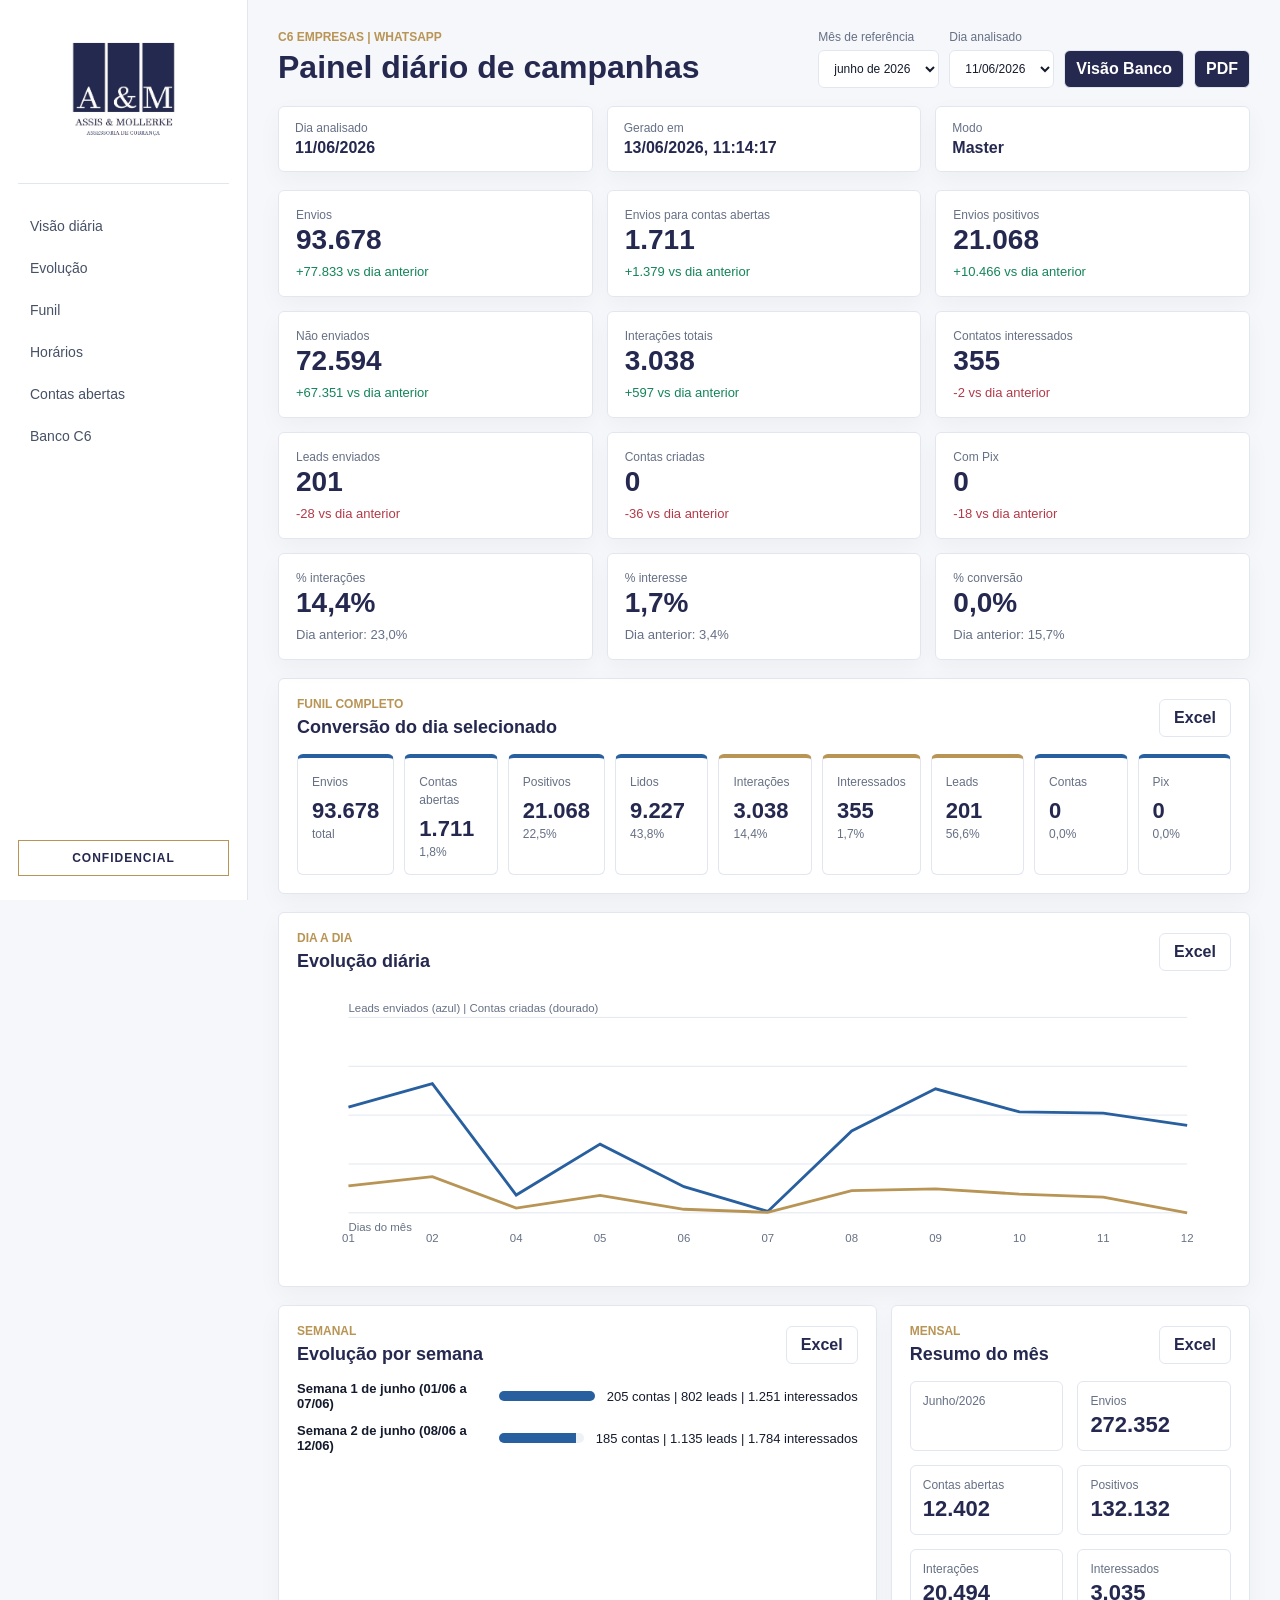
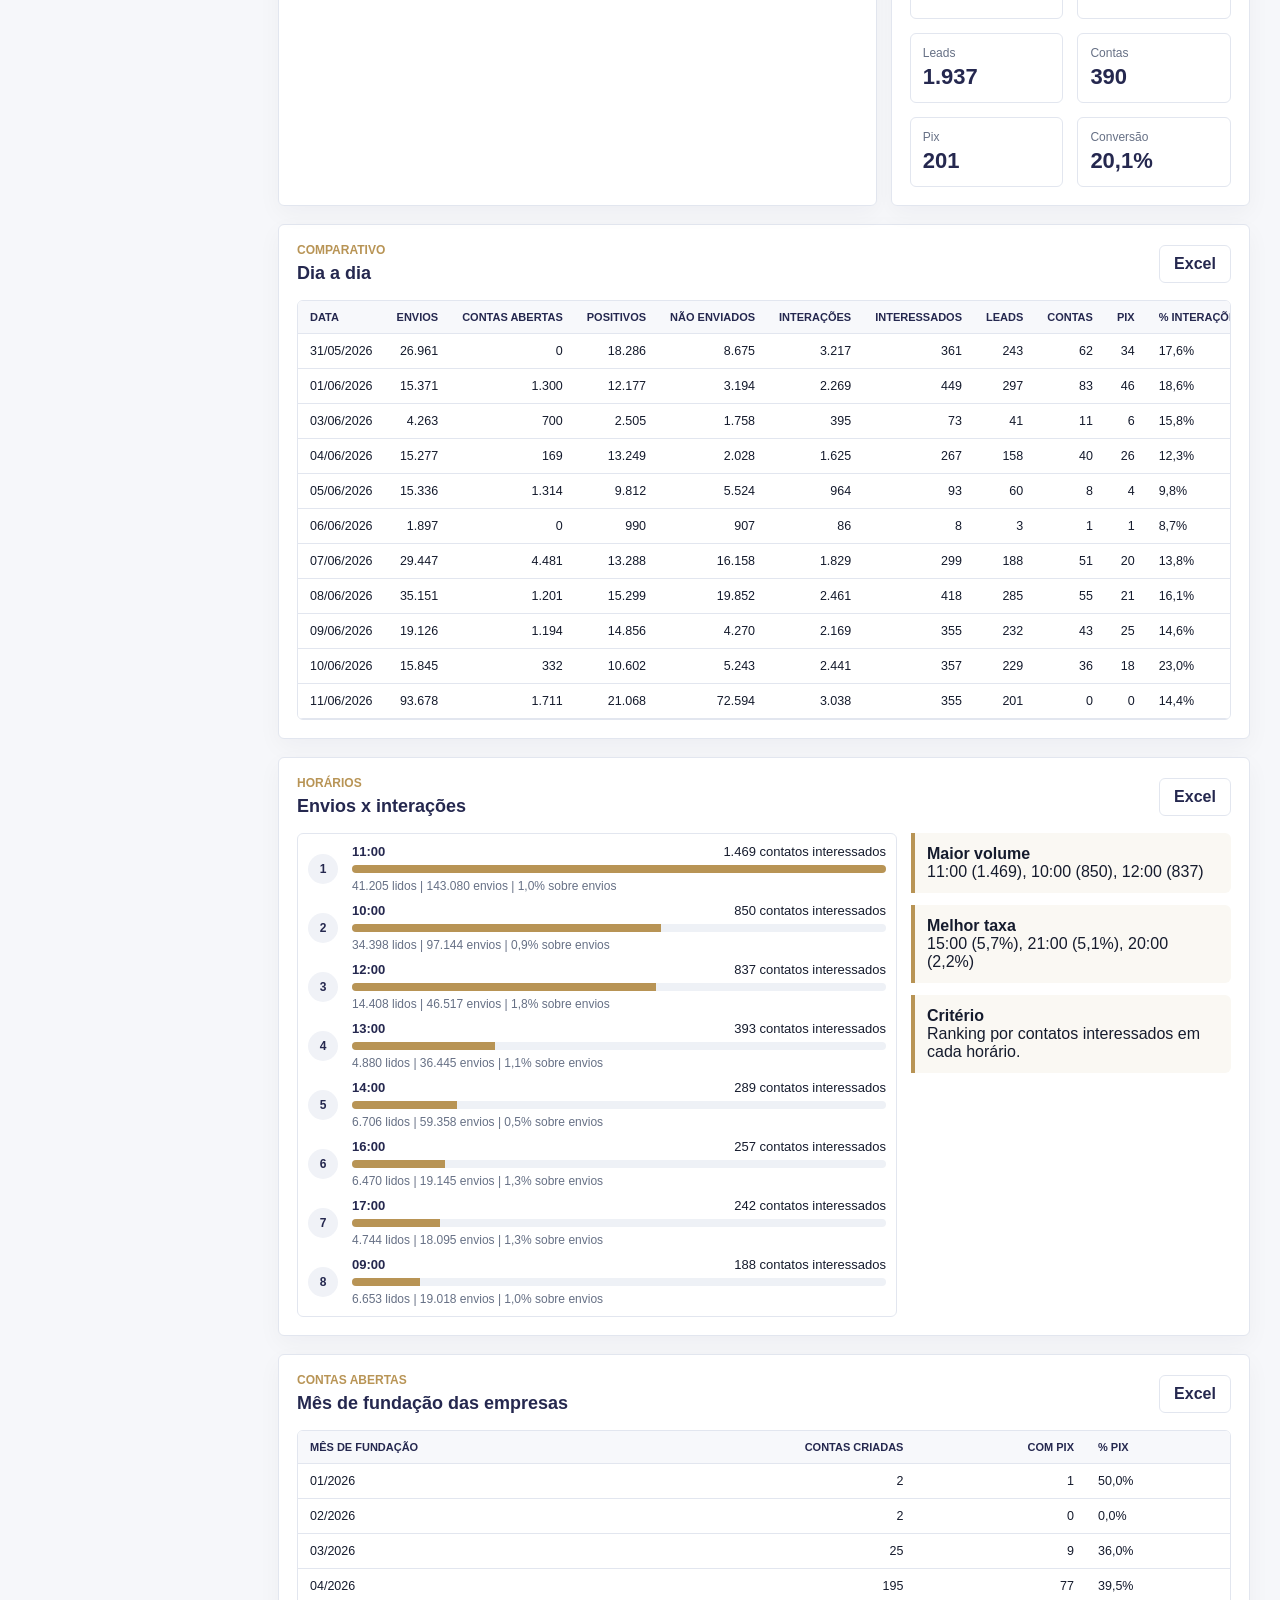
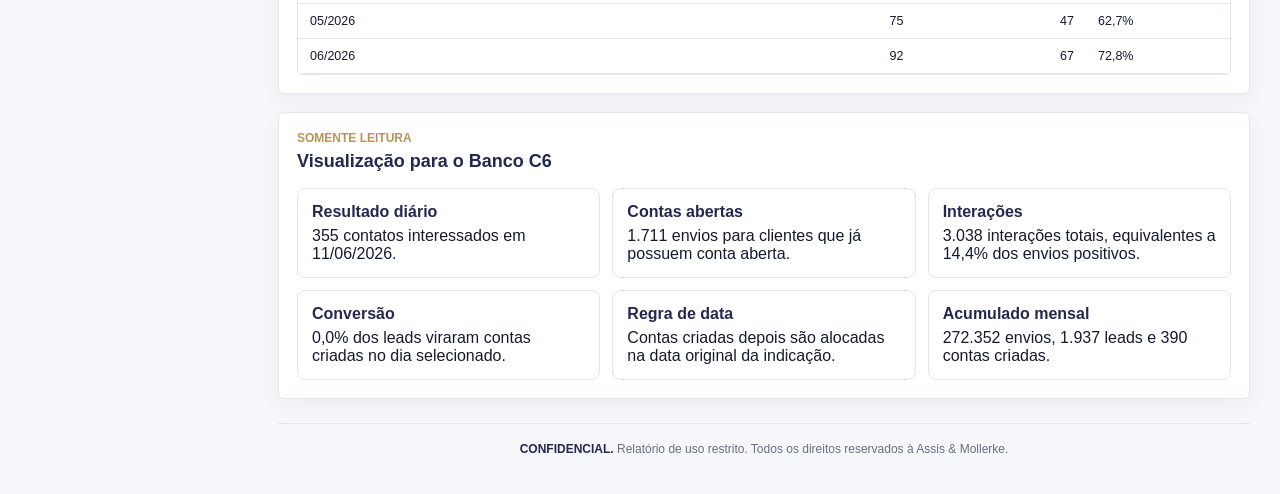
==== web/index.html @ 71267ca9 "Publica painel C6 Empresas" ====
<!doctype html>
<html lang="pt-BR">
  <head>
    <meta charset="utf-8" />
    <meta name="viewport" content="width=device-width, initial-scale=1" />
    <title>Painel C6 Empresas | A&M</title>
    <link rel="stylesheet" href="styles.css" />
  </head>
  <body>
    <aside class="sidebar">
      <div class="brand">
        <img src="assets/logo.png" alt="Assis & Mollerke" />
      </div>
      <nav aria-label="Navegação">
        <a href="#visao-geral">Visão diária</a>
        <a href="#evolucao">Evolução</a>
        <a href="#funil">Funil</a>
        <a href="#horarios">Horários</a>
        <a href="#contas">Contas abertas</a>
        <a href="#banco">Banco C6</a>
      </nav>
      <div class="confidential">CONFIDENCIAL</div>
    </aside>

    <main>
      <header class="topbar" id="visao-geral">
        <div>
          <p class="eyebrow">C6 Empresas | WhatsApp</p>
          <h1>Painel diário de campanhas</h1>
        </div>
        <div class="filters">
          <label>
            Mês de referência
            <select id="monthSelect"></select>
          </label>
          <label>
            Dia analisado
            <select id="daySelect"></select>
          </label>
          <button id="bankModeBtn" type="button" title="Alternar visualização somente leitura para o Banco C6">Visão Banco</button>
          <button id="pdfBtn" type="button" title="Gerar PDF profissional pelo navegador">PDF</button>
        </div>
      </header>

      <section class="summary-strip" aria-label="Resumo do dia">
        <div>
          <span>Dia analisado</span>
          <strong id="periodLabel">-</strong>
        </div>
        <div>
          <span>Gerado em</span>
          <strong id="generatedAt">-</strong>
        </div>
        <div>
          <span>Modo</span>
          <strong id="modeLabel">Gestão operacional</strong>
        </div>
      </section>

      <section class="kpi-grid" id="kpis"></section>

      <section class="panel" id="funil">
        <div class="section-head">
          <div>
            <p class="eyebrow">Funil completo</p>
            <h2>Conversão do dia selecionado</h2>
          </div>
          <button class="export-btn" data-export="funnel">Excel</button>
        </div>
        <div class="funnel" id="funnelChart"></div>
      </section>

      <section class="panel" id="evolucao">
        <div class="section-head">
          <div>
            <p class="eyebrow">Dia a dia</p>
              <h2>Evolução diária</h2>
          </div>
          <button class="export-btn" data-export="daily">Excel</button>
        </div>
        <div class="chart-wrap">
          <svg id="dailyChart" viewBox="0 0 980 280" role="img" aria-label="Evolução diária"></svg>
        </div>
      </section>

      <section class="two-col">
        <section class="panel">
          <div class="section-head">
            <div>
              <p class="eyebrow">Semanal</p>
              <h2>Evolução por semana</h2>
            </div>
            <button class="export-btn" data-export="weekly">Excel</button>
          </div>
          <div id="weeklyBars" class="bar-list"></div>
        </section>
        <section class="panel">
          <div class="section-head">
            <div>
              <p class="eyebrow">Mensal</p>
              <h2>Resumo do mês</h2>
            </div>
            <button class="export-btn" data-export="monthly">Excel</button>
          </div>
          <div id="monthTotals" class="total-grid"></div>
        </section>
      </section>

      <section class="panel">
        <div class="section-head">
          <div>
            <p class="eyebrow">Comparativo</p>
            <h2>Dia a dia</h2>
          </div>
          <button class="export-btn" data-export="comparison">Excel</button>
        </div>
        <div class="table-wrap">
          <table id="comparisonTable"></table>
        </div>
      </section>

      <section class="panel" id="horarios">
        <div class="section-head">
          <div>
            <p class="eyebrow">Horários</p>
            <h2>Envios x interações</h2>
          </div>
          <button class="export-btn" data-export="hours">Excel</button>
        </div>
        <div class="hours-layout">
          <div id="hourBars" class="hour-ranking"></div>
          <div class="insights" id="hourInsights"></div>
        </div>
      </section>

      <section class="panel" id="contas">
        <div class="section-head">
          <div>
            <p class="eyebrow">Contas abertas</p>
            <h2>Mês de fundação das empresas</h2>
          </div>
          <button class="export-btn" data-export="accounts">Excel</button>
        </div>
        <div class="table-wrap">
          <table id="accountsTable"></table>
        </div>
      </section>

      <section class="panel bank" id="banco">
        <div class="section-head">
          <div>
            <p class="eyebrow">Somente leitura</p>
            <h2>Visualização para o Banco C6</h2>
          </div>
        </div>
        <div class="executive" id="executiveSummary"></div>
      </section>

      <section class="notes" id="notes"></section>

      <footer class="footer-note">
        <strong>CONFIDENCIAL.</strong> Relatório de uso restrito. Todos os direitos reservados à Assis & Mollerke.
      </footer>
    </main>

    <script src="data.js"></script>
    <script src="app.js"></script>
  </body>
</html>
---- web/styles.css ----
:root {
  --navy: #25284f;
  --ink: #151b2d;
  --muted: #667085;
  --line: #e2e6ef;
  --paper: #ffffff;
  --bg: #f6f7fa;
  --gold: #b89455;
  --green: #14845a;
  --red: #b23a48;
  --blue: #285f9f;
  --slate: #465166;
}

* {
  box-sizing: border-box;
}

body {
  margin: 0;
  background: var(--bg);
  color: var(--ink);
  font-family: "Aptos", "Segoe UI", Roboto, Arial, sans-serif;
  letter-spacing: 0;
}

.sidebar {
  position: fixed;
  inset: 0 auto 0 0;
  width: 248px;
  background: var(--paper);
  border-right: 1px solid var(--line);
  padding: 24px 18px;
  display: flex;
  flex-direction: column;
  gap: 24px;
}

.brand {
  border-bottom: 1px solid var(--line);
  padding-bottom: 18px;
}

.brand img {
  width: 100%;
  display: block;
}

nav {
  display: grid;
  gap: 6px;
}

nav a {
  color: var(--slate);
  text-decoration: none;
  padding: 10px 12px;
  border-radius: 6px;
  font-size: 14px;
}

nav a:hover {
  background: #eef1f6;
  color: var(--navy);
}

.confidential {
  margin-top: auto;
  border: 1px solid var(--gold);
  color: var(--navy);
  font-weight: 700;
  text-align: center;
  padding: 10px;
  font-size: 12px;
  letter-spacing: 1px;
}

main {
  margin-left: 248px;
  padding: 30px;
}

.topbar {
  display: flex;
  justify-content: space-between;
  gap: 24px;
  align-items: flex-start;
  margin-bottom: 18px;
}

.eyebrow {
  margin: 0 0 6px;
  color: var(--gold);
  font-size: 12px;
  font-weight: 700;
  text-transform: uppercase;
}

h1,
h2 {
  margin: 0;
  color: var(--navy);
}

h1 {
  font-size: 32px;
  line-height: 1.08;
  font-weight: 750;
}

h2 {
  font-size: 18px;
  font-weight: 750;
}

.subtitle {
  color: var(--muted);
  margin: 8px 0 0;
}

.filters {
  display: flex;
  align-items: end;
  justify-content: flex-end;
  gap: 10px;
  flex-wrap: wrap;
}

label {
  color: var(--muted);
  display: grid;
  gap: 6px;
  font-size: 12px;
}

select,
button {
  border: 1px solid var(--line);
  background: var(--paper);
  color: var(--ink);
  border-radius: 6px;
  min-height: 38px;
  padding: 8px 11px;
  font: inherit;
}

input,
textarea {
  border: 1px solid var(--line);
  background: var(--paper);
  color: var(--ink);
  border-radius: 6px;
  padding: 9px 10px;
  font: inherit;
}

button {
  cursor: pointer;
  font-weight: 700;
}

.link-button {
  border: 1px solid var(--line);
  background: var(--navy);
  color: #fff;
  border-radius: 6px;
  min-height: 38px;
  padding: 9px 12px;
  text-decoration: none;
  font-weight: 700;
  display: inline-flex;
  align-items: center;
}

.pdf-actions {
  display: flex;
  gap: 8px;
  flex-wrap: wrap;
  justify-content: flex-end;
}

button:hover {
  border-color: var(--gold);
}

#pdfBtn,
#bankModeBtn {
  background: var(--navy);
  color: #fff;
}

.summary-strip,
.kpi-grid,
.two-col,
.hours-layout,
.total-grid {
  display: grid;
  gap: 14px;
}

.summary-strip {
  grid-template-columns: repeat(3, 1fr);
  margin-bottom: 18px;
}

.summary-strip div,
.kpi,
.panel {
  background: var(--paper);
  border: 1px solid var(--line);
  border-radius: 6px;
  box-shadow: 0 8px 24px rgba(21, 27, 45, 0.04);
}

.summary-strip div {
  padding: 14px 16px;
}

.summary-strip span,
.kpi span,
.total-card span {
  display: block;
  color: var(--muted);
  font-size: 12px;
  margin-bottom: 4px;
}

.summary-strip strong {
  color: var(--navy);
}

.kpi-grid {
  grid-template-columns: repeat(3, 1fr);
  margin-bottom: 18px;
}

.kpi {
  padding: 17px;
}

.kpi strong {
  display: block;
  font-size: 28px;
  line-height: 1;
  color: var(--navy);
  font-weight: 760;
}

.delta {
  margin-top: 10px;
  font-size: 13px;
  color: var(--muted);
}

.delta.up {
  color: var(--green);
}

.delta.down {
  color: var(--red);
}

.panel {
  padding: 18px;
  margin-bottom: 18px;
}

.section-head {
  display: flex;
  align-items: center;
  justify-content: space-between;
  gap: 16px;
  margin-bottom: 16px;
}

.export-btn {
  min-width: 72px;
  color: var(--navy);
}

.funnel {
  display: grid;
  grid-template-columns: repeat(9, 1fr);
  gap: 10px;
  align-items: stretch;
}

.funnel-step {
  border: 1px solid var(--line);
  border-top: 4px solid var(--blue);
  border-radius: 6px;
  padding: 14px;
  min-height: 102px;
}

.funnel-step:nth-child(5),
.funnel-step:nth-child(6),
.funnel-step:nth-child(7) {
  border-top-color: var(--gold);
}

.funnel-step span {
  color: var(--muted);
  font-size: 12px;
}

.funnel-step strong {
  display: block;
  color: var(--navy);
  font-size: 22px;
  margin-top: 8px;
}

.chart-wrap {
  width: 100%;
  overflow: hidden;
}

svg {
  width: 100%;
  min-height: 280px;
  display: block;
}

.axis {
  stroke: var(--line);
  stroke-width: 1;
}

.line-open {
  fill: none;
  stroke: var(--gold);
  stroke-width: 3;
}

.line-indicated {
  fill: none;
  stroke: var(--blue);
  stroke-width: 3;
}

.chart-label {
  fill: var(--muted);
  font-size: 12px;
}

.two-col {
  grid-template-columns: minmax(0, 1.25fr) minmax(320px, 0.75fr);
}

.bar-list {
  display: grid;
  gap: 12px;
}

.bar-row {
  display: grid;
  grid-template-columns: minmax(190px, 0.9fr) 1fr minmax(220px, auto);
  align-items: center;
  gap: 12px;
  font-size: 13px;
}

.bar-track {
  height: 10px;
  background: #eef1f6;
  border-radius: 999px;
  overflow: hidden;
}

.bar-fill {
  height: 100%;
  background: var(--blue);
}

.total-grid {
  grid-template-columns: repeat(2, 1fr);
}

.total-card {
  border: 1px solid var(--line);
  border-radius: 6px;
  padding: 12px;
}

.total-card strong {
  color: var(--navy);
  font-size: 22px;
}

.table-wrap {
  overflow: auto;
  max-height: 500px;
  border: 1px solid var(--line);
  border-radius: 6px;
}

.table-wrap.tall {
  max-height: 620px;
}

table {
  width: 100%;
  border-collapse: collapse;
  font-size: 12.5px;
  background: #fff;
}

.total-row td {
  background: #eef1f7;
  color: var(--navy);
  font-weight: 700;
  border-top: 2px solid var(--navy);
}

th,
td {
  padding: 10px 12px;
  border-bottom: 1px solid var(--line);
  text-align: left;
  white-space: nowrap;
}

th {
  position: sticky;
  top: 0;
  background: #f7f8fb;
  color: var(--navy);
  z-index: 1;
  font-size: 11px;
  text-transform: uppercase;
}

td.num,
th.num {
  text-align: right;
}

.hours-layout {
  grid-template-columns: 1fr 320px;
}

.hour-ranking {
  border: 1px solid var(--line);
  border-radius: 6px;
  padding: 10px;
  background: #fff;
  display: grid;
  gap: 10px;
}

.rank-row {
  display: grid;
  grid-template-columns: 34px 1fr;
  gap: 10px;
  align-items: center;
}

.rank-pos {
  width: 30px;
  height: 30px;
  display: grid;
  place-items: center;
  border-radius: 50%;
  background: #f0f2f7;
  color: var(--navy);
  font-weight: 750;
  font-size: 12px;
}

.rank-main {
  min-width: 0;
}

.rank-top {
  display: flex;
  justify-content: space-between;
  gap: 12px;
  font-size: 13px;
}

.rank-top strong {
  color: var(--navy);
}

.rank-track {
  height: 8px;
  background: #eef1f6;
  border-radius: 99px;
  overflow: hidden;
  margin: 6px 0;
}

.rank-track div {
  height: 100%;
  background: var(--gold);
}

.rank-sub {
  color: var(--muted);
  font-size: 12px;
}

.insights {
  display: grid;
  align-content: start;
  gap: 12px;
}

.insight {
  border-left: 4px solid var(--gold);
  background: #faf8f3;
  padding: 12px;
  border-radius: 0 6px 6px 0;
}

.executive {
  display: grid;
  grid-template-columns: repeat(3, 1fr);
  gap: 12px;
}

.exec-card {
  border: 1px solid var(--line);
  padding: 14px;
  border-radius: 8px;
}

.exec-card strong {
  display: block;
  color: var(--navy);
  margin-bottom: 6px;
}

.notes {
  color: var(--muted);
  font-size: 12px;
  margin-bottom: 24px;
}

.footer-note {
  border-top: 1px solid var(--line);
  color: var(--muted);
  font-size: 12px;
  padding: 18px 2px 8px;
  margin-top: 8px;
  text-align: center;
}

.footer-note strong {
  color: var(--navy);
}

.bank-mode .export-btn {
  display: none;
}

.monitor-route #bankModeBtn {
  display: none;
}

.master-page {
  background: #f6f7fa;
}

.master-main {
  max-width: 980px;
  margin: 0 auto;
  padding: 36px 24px;
}

.master-panel {
  margin: 0;
}

.upload-form {
  display: grid;
  grid-template-columns: repeat(2, 1fr);
  gap: 16px;
}

.upload-form label {
  border: 1px solid var(--line);
  border-radius: 6px;
  padding: 14px;
  background: #fafbfe;
  color: var(--navy);
  font-weight: 700;
}

.upload-form input {
  margin-top: 10px;
  width: 100%;
}

.upload-form textarea {
  margin-top: 10px;
  width: 100%;
  resize: vertical;
}

.upload-form .field-hint {
  display: block;
  margin-top: 6px;
  color: var(--muted);
  font-size: 12px;
  line-height: 1.35;
}

.email-panel {
  margin-top: 18px;
}

.email-form .recipients-field {
  grid-column: 1 / -1;
}

.email-form label:nth-child(3),
.email-form label:nth-child(5) {
  grid-column: 1 / -1;
}

.upload-form button {
  grid-column: 1 / -1;
  background: var(--navy);
  color: #fff;
}

.master-note {
  margin-top: 16px;
  color: var(--muted);
  font-size: 13px;
}

@media (max-width: 1100px) {
  .sidebar {
    position: static;
    width: auto;
    padding: 14px 18px;
    gap: 12px;
  }

  .brand {
    border-bottom: 0;
    padding-bottom: 0;
  }

  .brand img {
    max-width: 210px;
    margin: 0 auto;
  }

  nav {
    display: flex;
    overflow-x: auto;
    padding-bottom: 4px;
  }

  nav a {
    white-space: nowrap;
    flex: 0 0 auto;
  }

  .confidential {
    display: none;
  }

  main {
    margin-left: 0;
    padding: 18px;
  }

  .topbar,
  .two-col,
  .hours-layout {
    grid-template-columns: 1fr;
    display: grid;
  }

  .kpi-grid,
  .summary-strip,
  .funnel,
  .executive {
    grid-template-columns: repeat(2, 1fr);
  }

  .topbar {
    gap: 14px;
    margin-bottom: 14px;
  }

  h1 {
    font-size: 26px;
  }

  .filters {
    justify-content: start;
  }
}

@media (max-width: 700px) {
  body {
    background: #fff;
  }

  .sidebar {
    border-right: 0;
    border-bottom: 1px solid var(--line);
  }

  main {
    padding: 14px 12px 24px;
  }

  .kpi-grid,
  .summary-strip,
  .funnel,
  .executive,
  .total-grid {
    grid-template-columns: 1fr;
  }

  .summary-strip {
    gap: 8px;
    margin-bottom: 12px;
  }

  .summary-strip div {
    padding: 11px 12px;
  }

  .filters {
    justify-content: stretch;
    width: 100%;
    display: grid;
    grid-template-columns: 1fr 1fr;
    gap: 8px;
  }

  .filters label,
  .filters button,
  .filters select {
    width: 100%;
  }

  #pdfBtn {
    grid-column: span 1;
  }

  h1 {
    font-size: 23px;
  }

  h2 {
    font-size: 16px;
  }

  .panel {
    padding: 13px;
    margin-bottom: 12px;
    border-radius: 0;
    border-left: 0;
    border-right: 0;
    box-shadow: none;
  }

  .kpi-grid {
    gap: 8px;
    margin-bottom: 12px;
  }

  .kpi {
    padding: 13px;
    box-shadow: none;
  }

  .kpi strong {
    font-size: 25px;
  }

  .funnel {
    gap: 8px;
  }

  .funnel-step {
    min-height: auto;
    display: grid;
    grid-template-columns: 1fr auto;
    align-items: end;
    gap: 6px;
  }

  .funnel-step strong {
    text-align: right;
  }

  svg {
    min-height: 230px;
  }

  .bar-row {
    grid-template-columns: 70px 1fr;
  }

  .bar-row span {
    grid-column: 1 / -1;
    color: var(--muted);
  }

  .table-wrap {
    max-height: 420px;
    border-radius: 0;
    margin-left: -13px;
    margin-right: -13px;
    border-left: 0;
    border-right: 0;
  }

  th,
  td {
    padding: 9px 10px;
    font-size: 12px;
  }

  .hours-layout {
    gap: 10px;
  }

  .rank-top {
    display: grid;
    gap: 2px;
  }

  .rank-sub {
    font-size: 11px;
  }

  .executive {
    gap: 8px;
  }

  .footer-note {
    padding-bottom: 18px;
  }
}

@media print {
  body {
    background: #fff;
  }

  .sidebar,
  .filters,
  .export-btn {
    display: none !important;
  }

  main {
    margin: 0;
    padding: 0;
  }

  .panel,
  .summary-strip div,
  .kpi {
    break-inside: avoid;
  }

  .table-wrap {
    max-height: none;
    overflow: visible;
  }
}
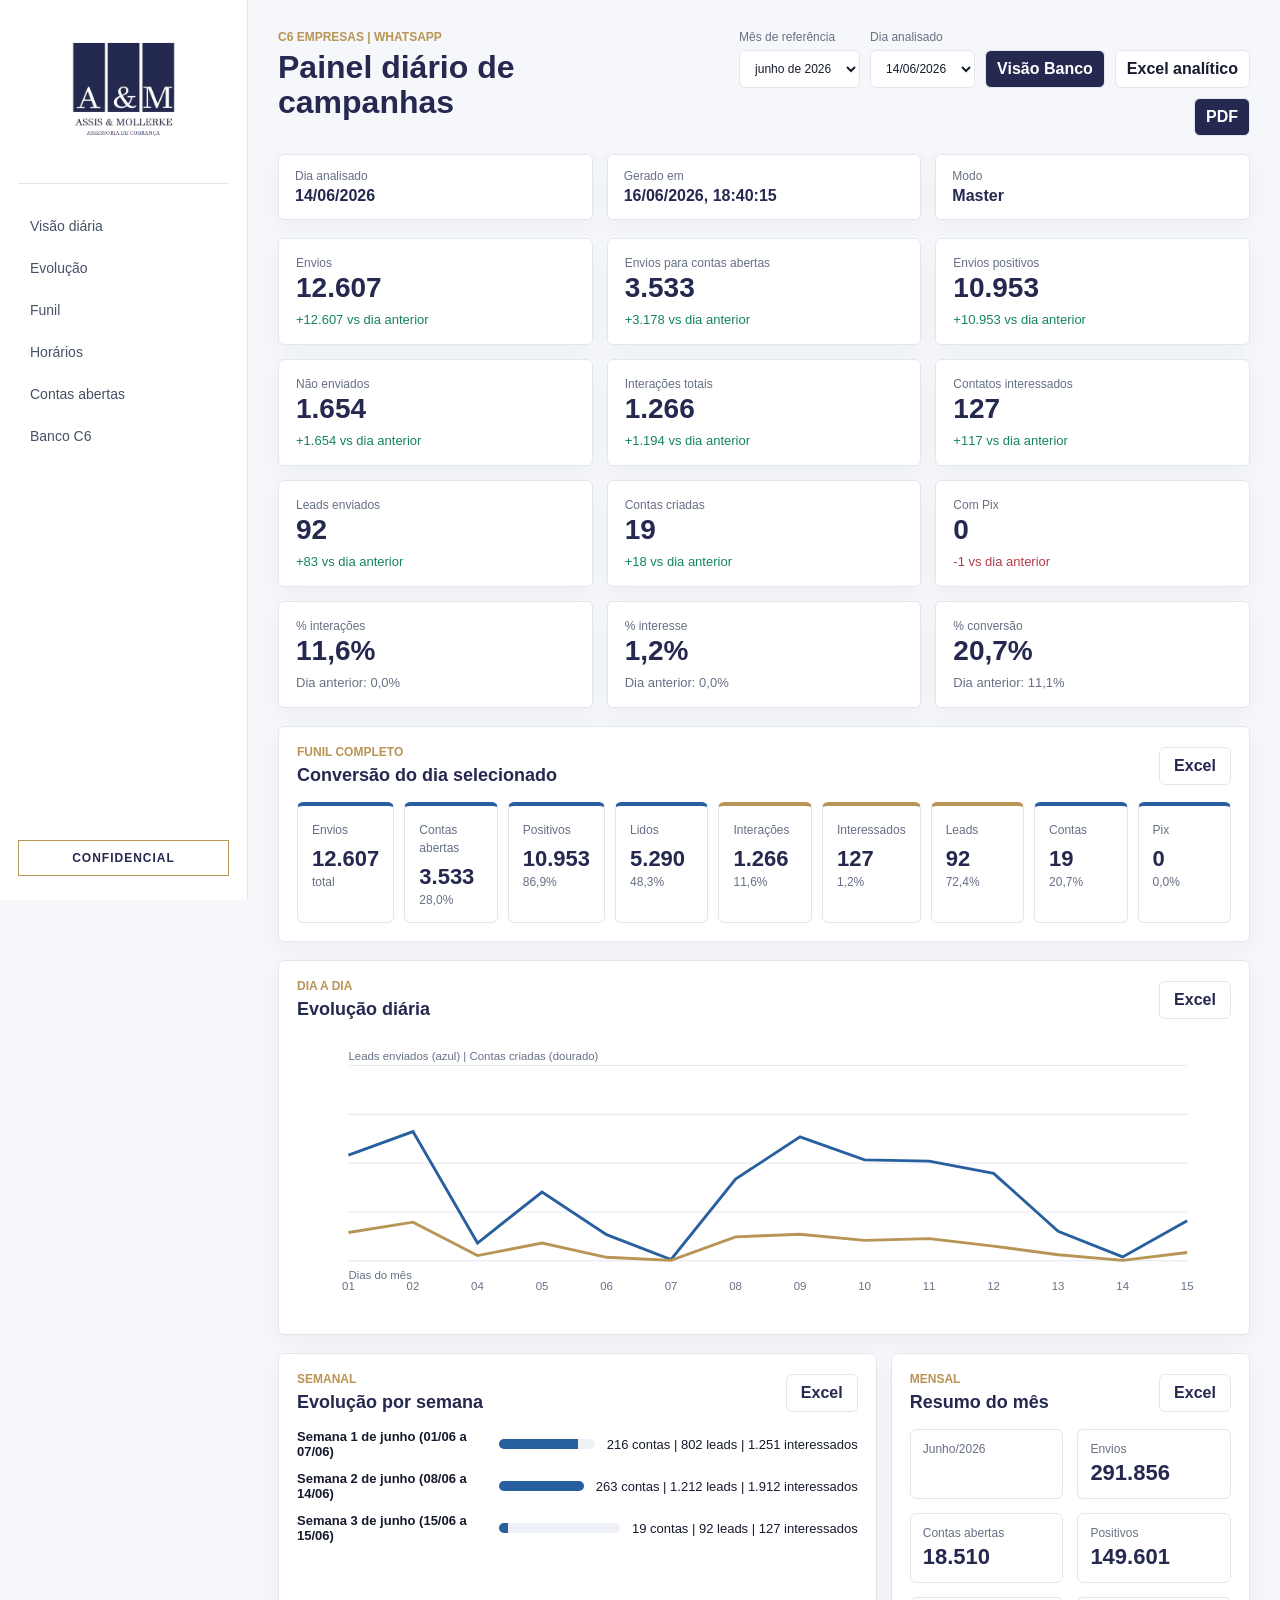
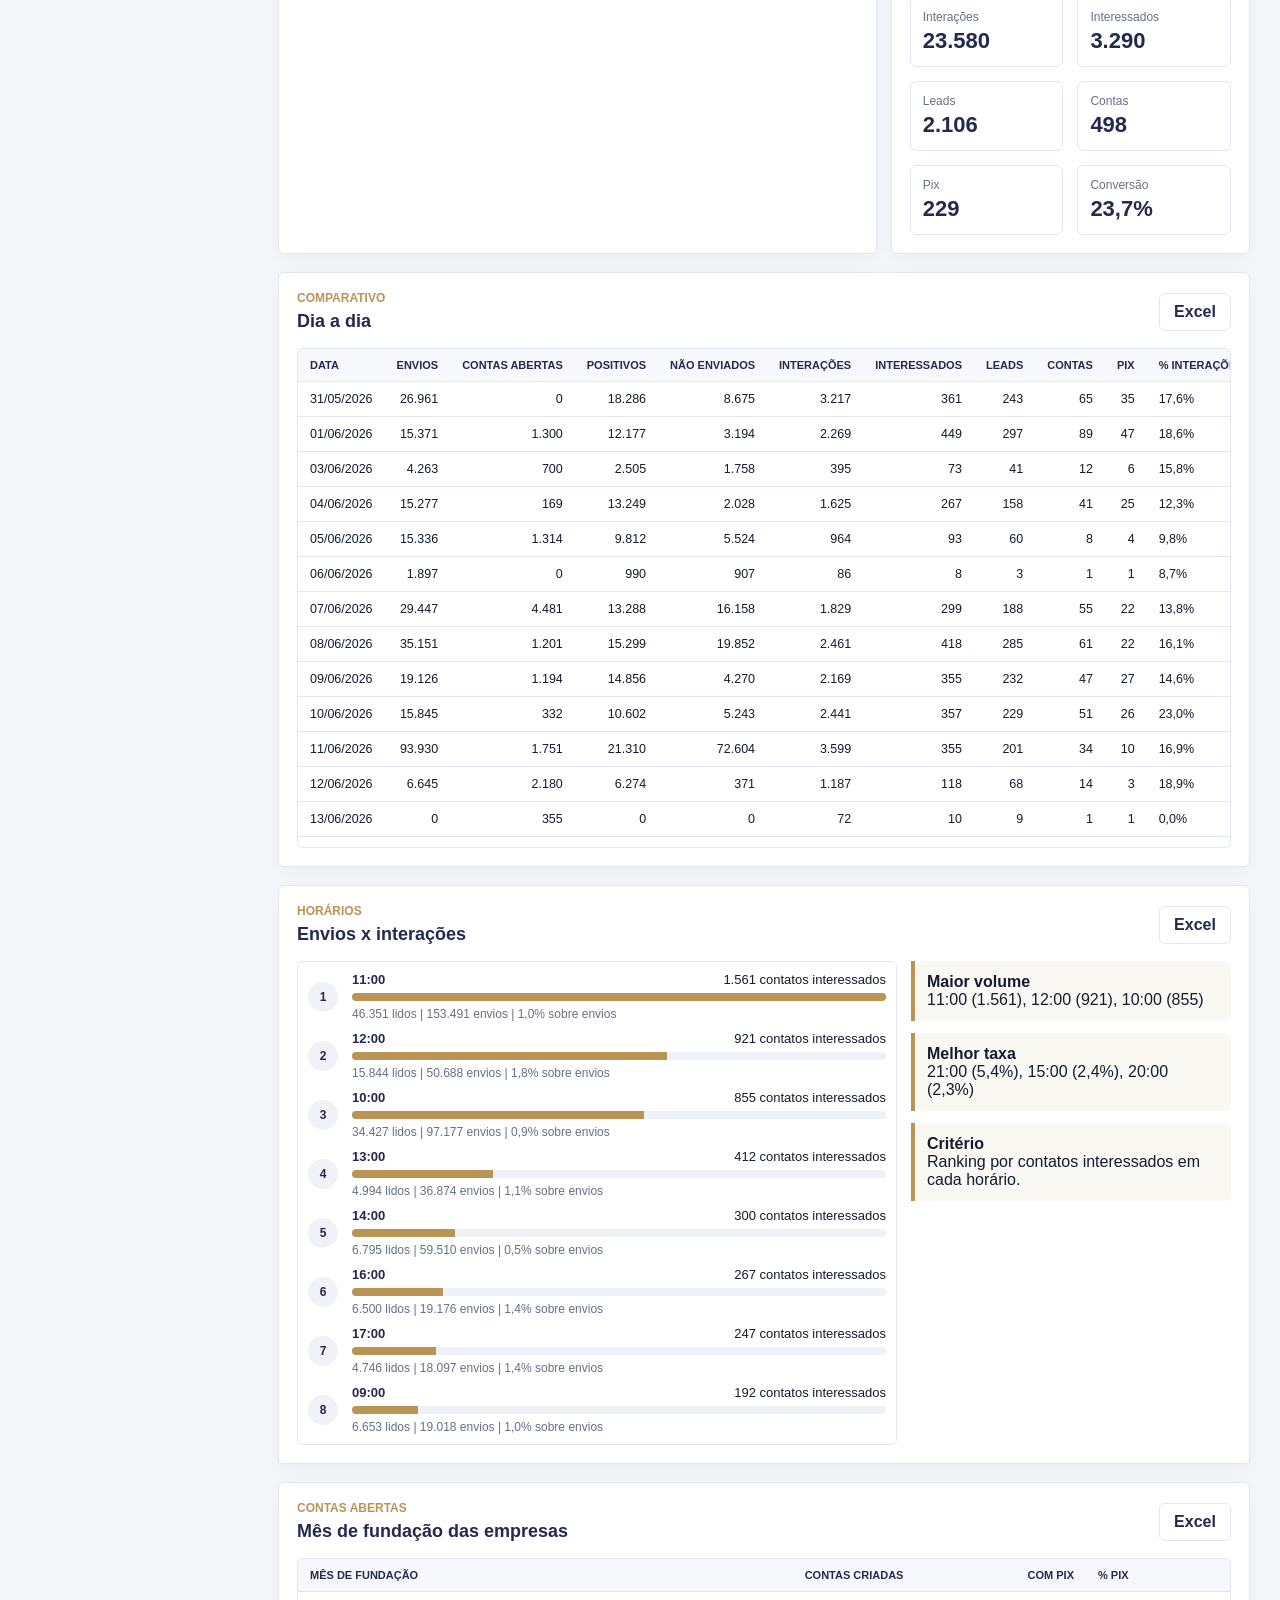
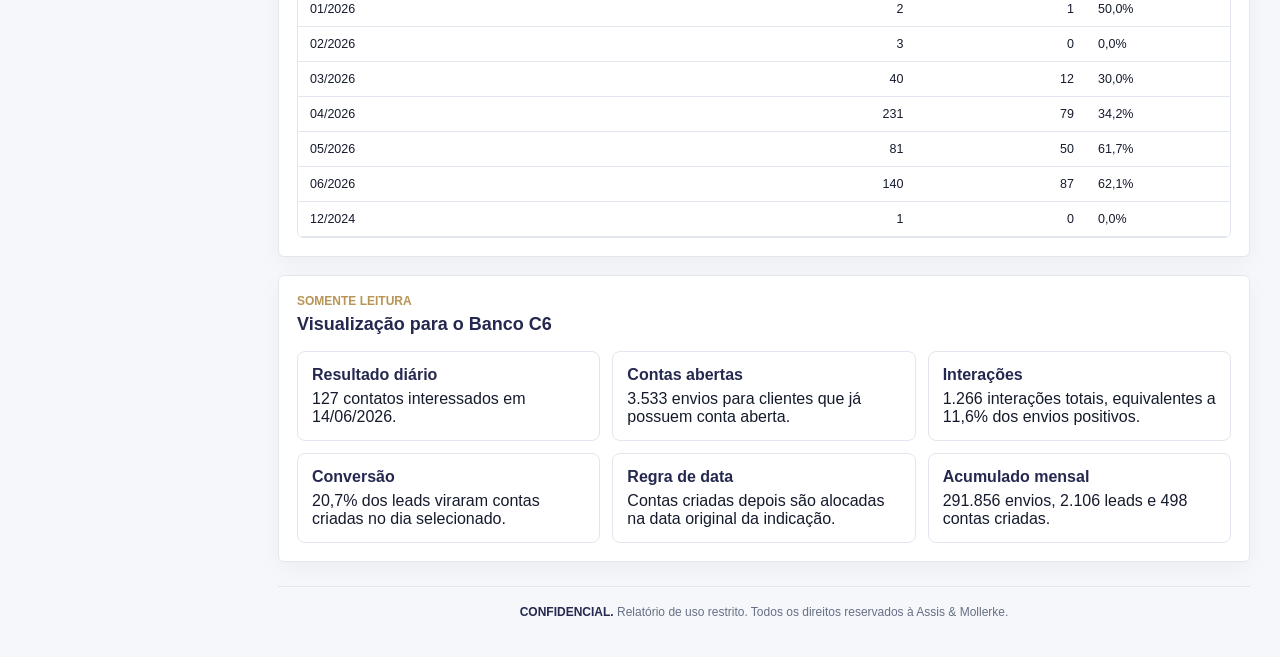
==== commit 30db5c16: "Adiciona Excel analitico de contas abertas" ====
--- a/web/index.html
+++ b/web/index.html
@@ -38,6 +38,7 @@
             <select id="daySelect"></select>
           </label>
           <button id="bankModeBtn" type="button" title="Alternar visualização somente leitura para o Banco C6">Visão Banco</button>
+          <button id="analyticBtn" type="button" title="Baixar relatório analítico de contas abertas">Excel analítico</button>
           <button id="pdfBtn" type="button" title="Gerar PDF profissional pelo navegador">PDF</button>
         </div>
       </header>
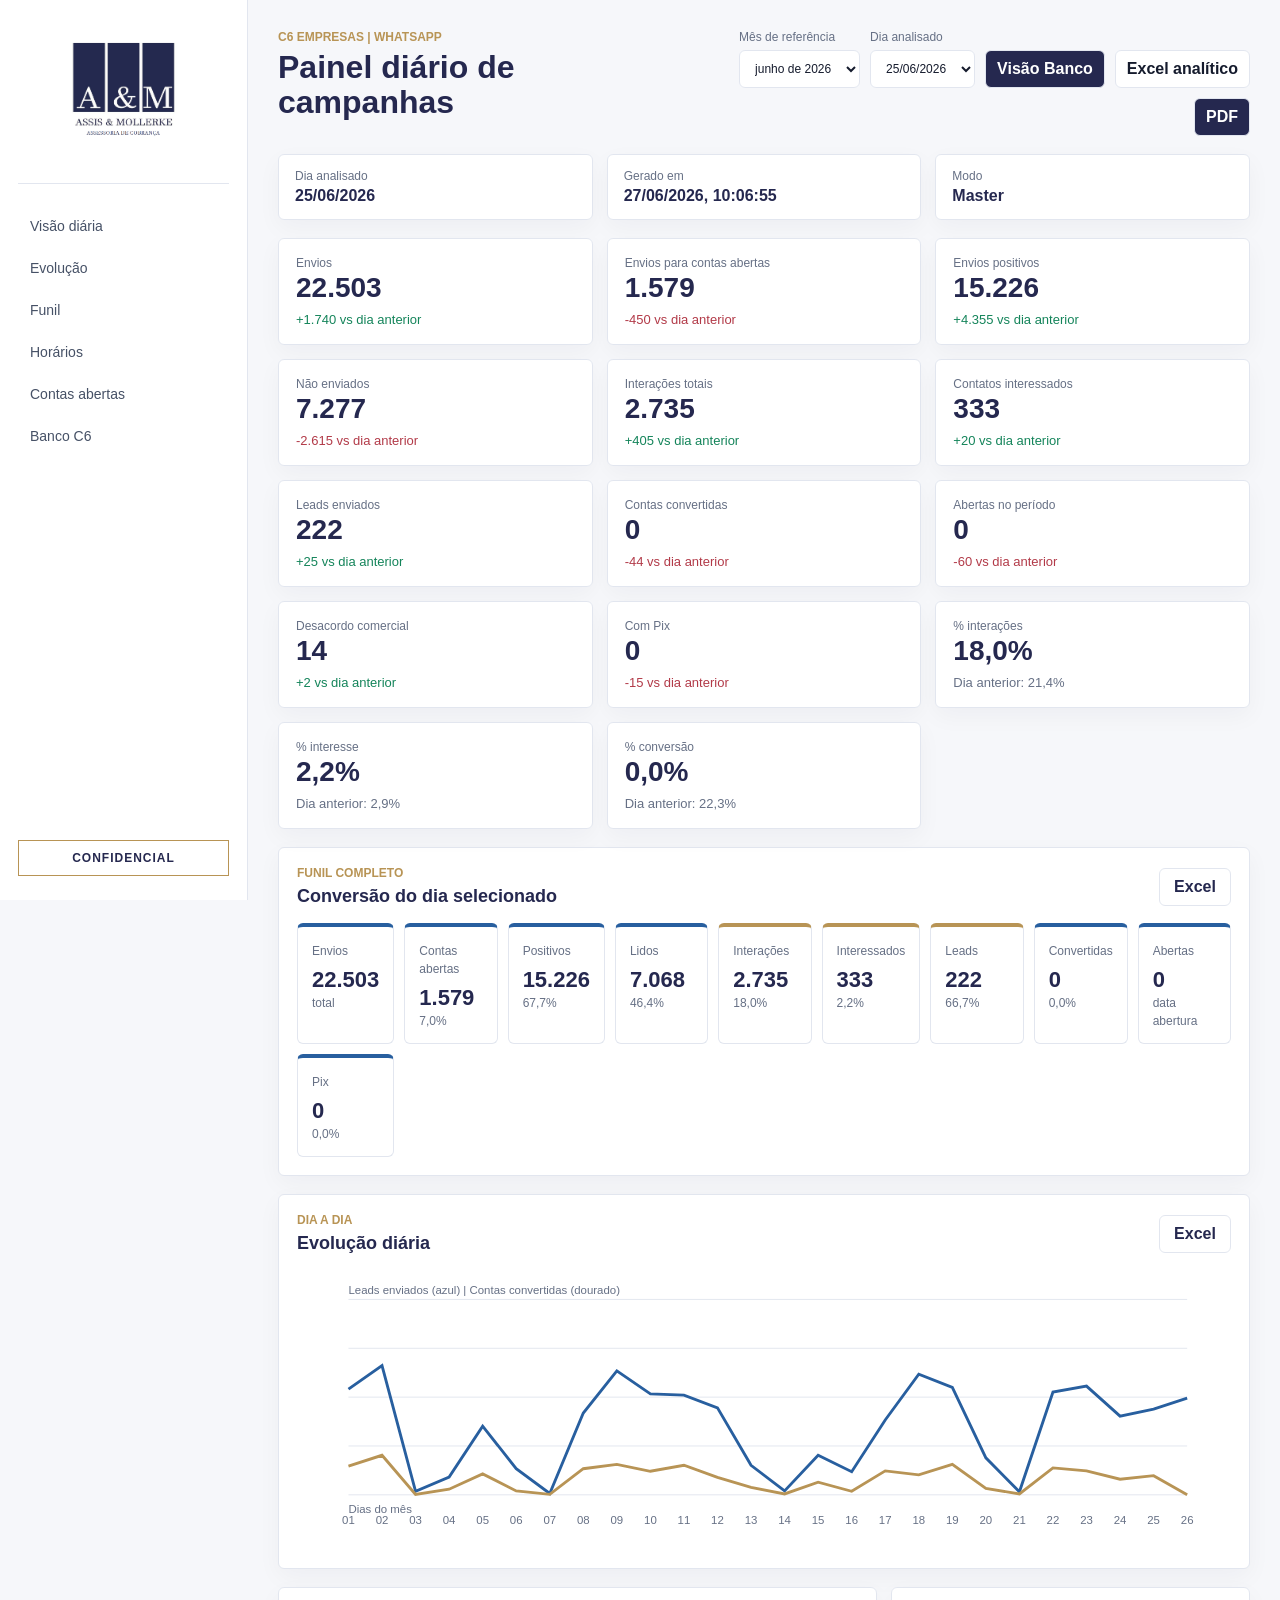
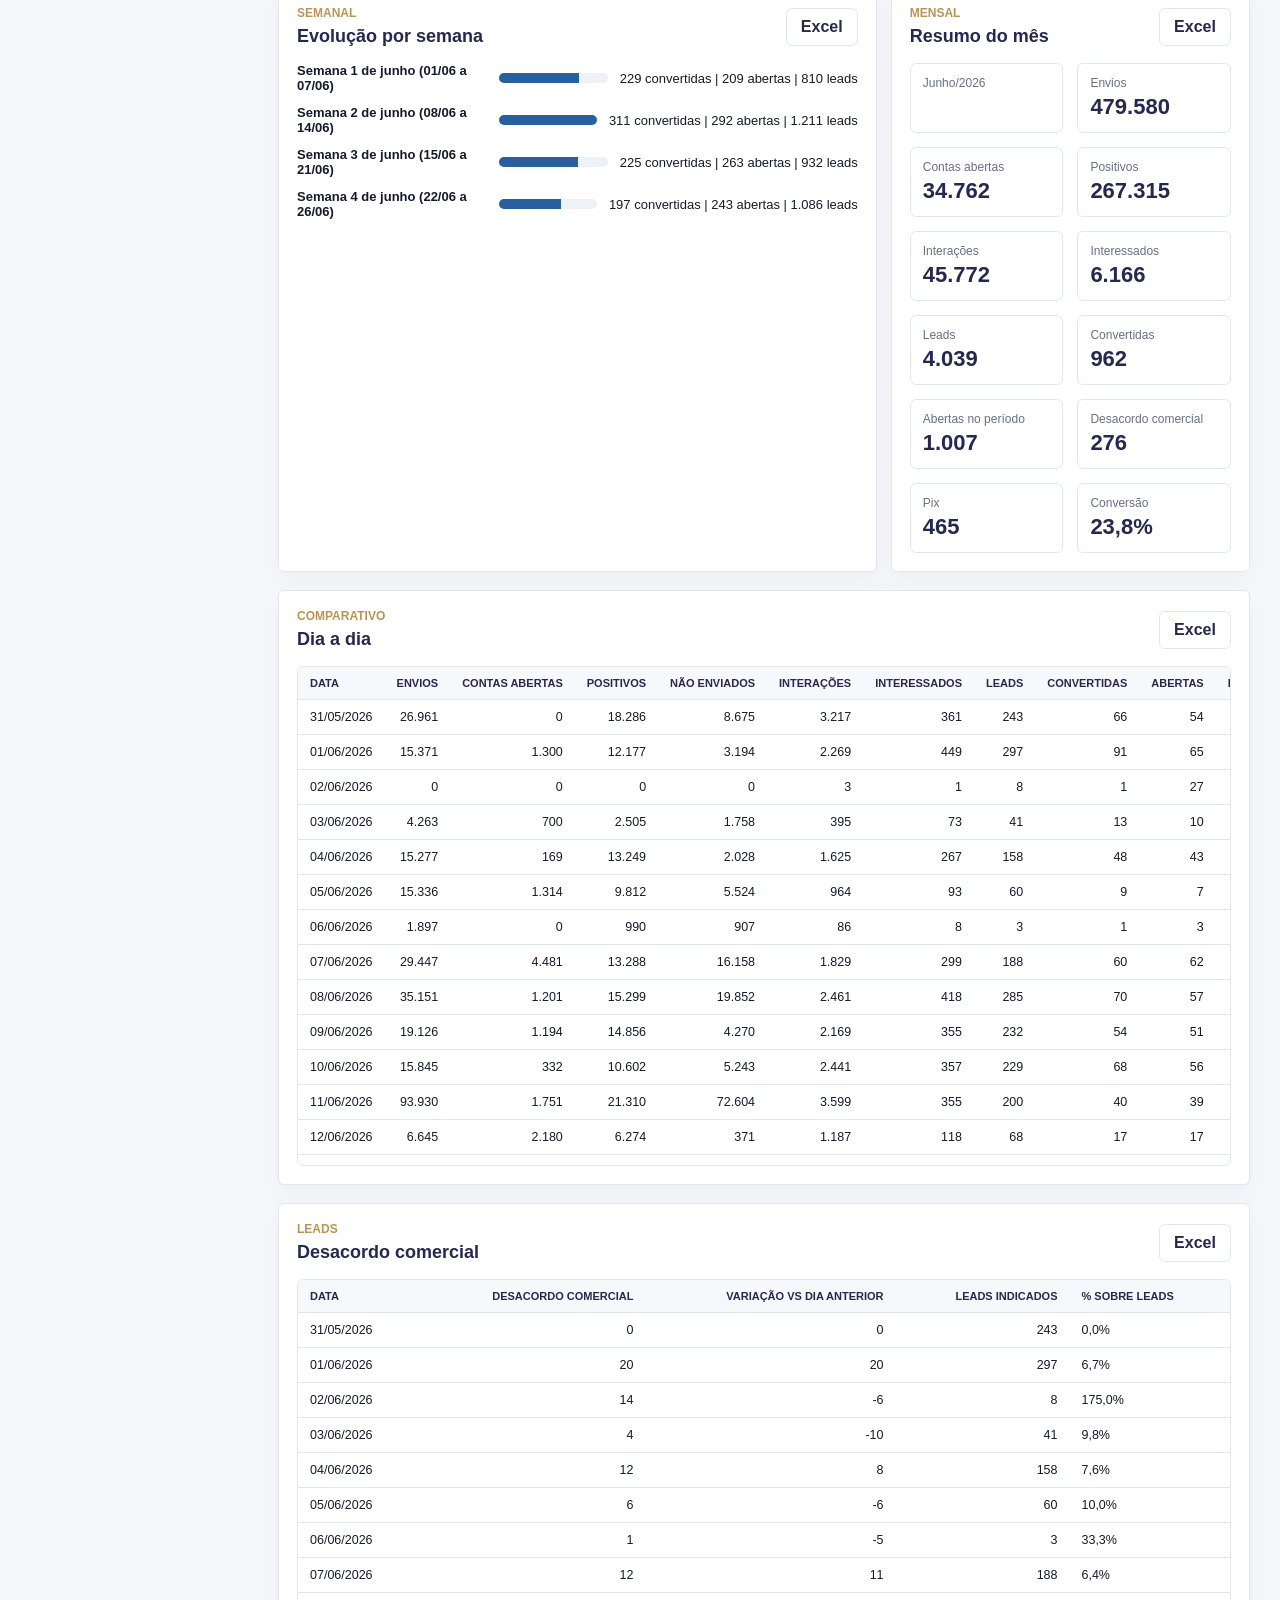
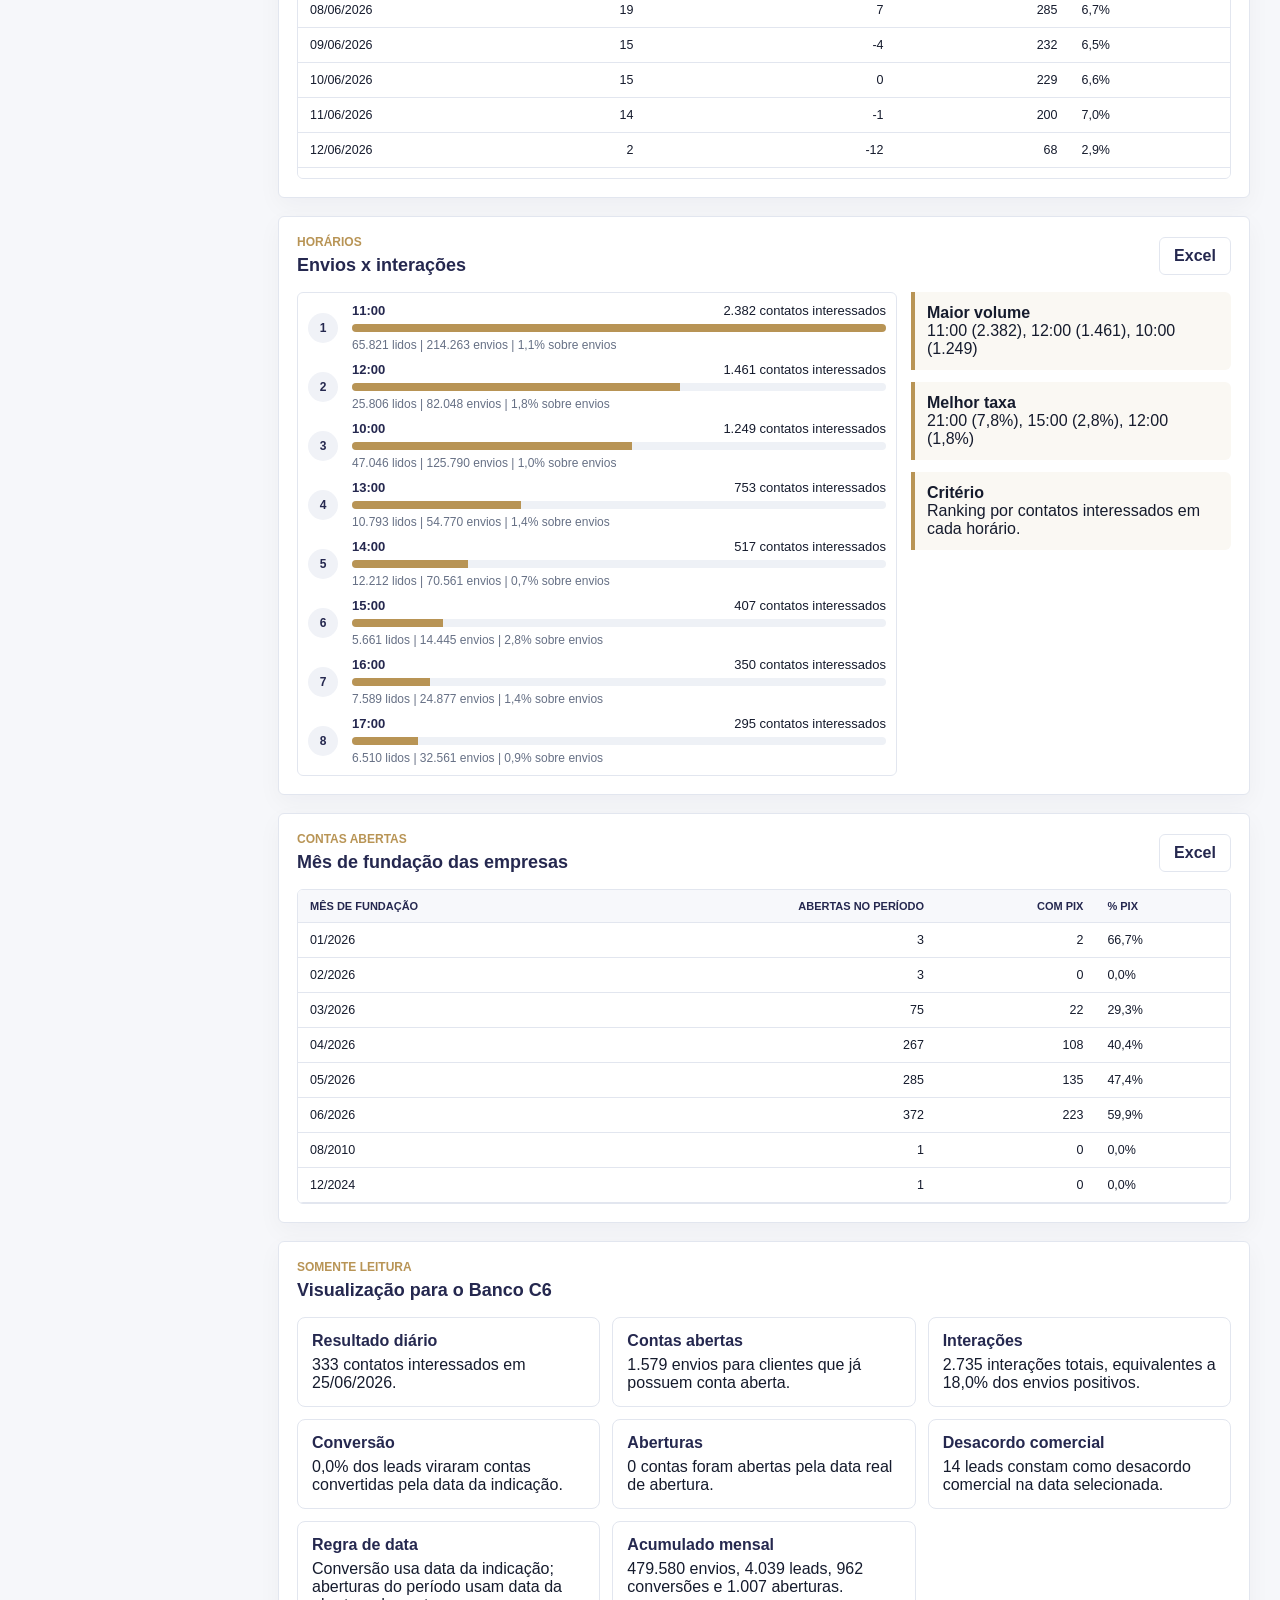
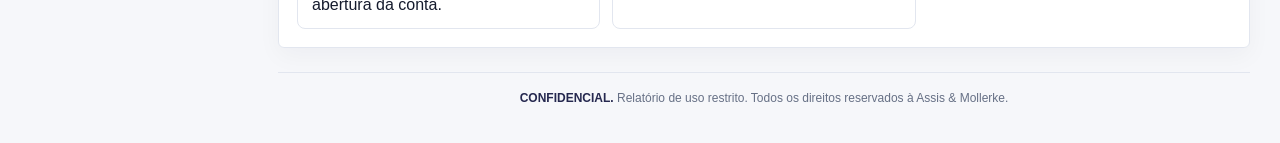
==== commit 88ca8b17: "Adiciona acompanhamento de desacordo comercial" ====
--- a/web/index.html
+++ b/web/index.html
@@ -120,6 +120,19 @@
         </div>
       </section>
 
+      <section class="panel">
+        <div class="section-head">
+          <div>
+            <p class="eyebrow">Leads</p>
+            <h2>Desacordo comercial</h2>
+          </div>
+          <button class="export-btn" data-export="commercialDisagreement">Excel</button>
+        </div>
+        <div class="table-wrap">
+          <table id="commercialDisagreementTable"></table>
+        </div>
+      </section>
+
       <section class="panel" id="horarios">
         <div class="section-head">
           <div>
